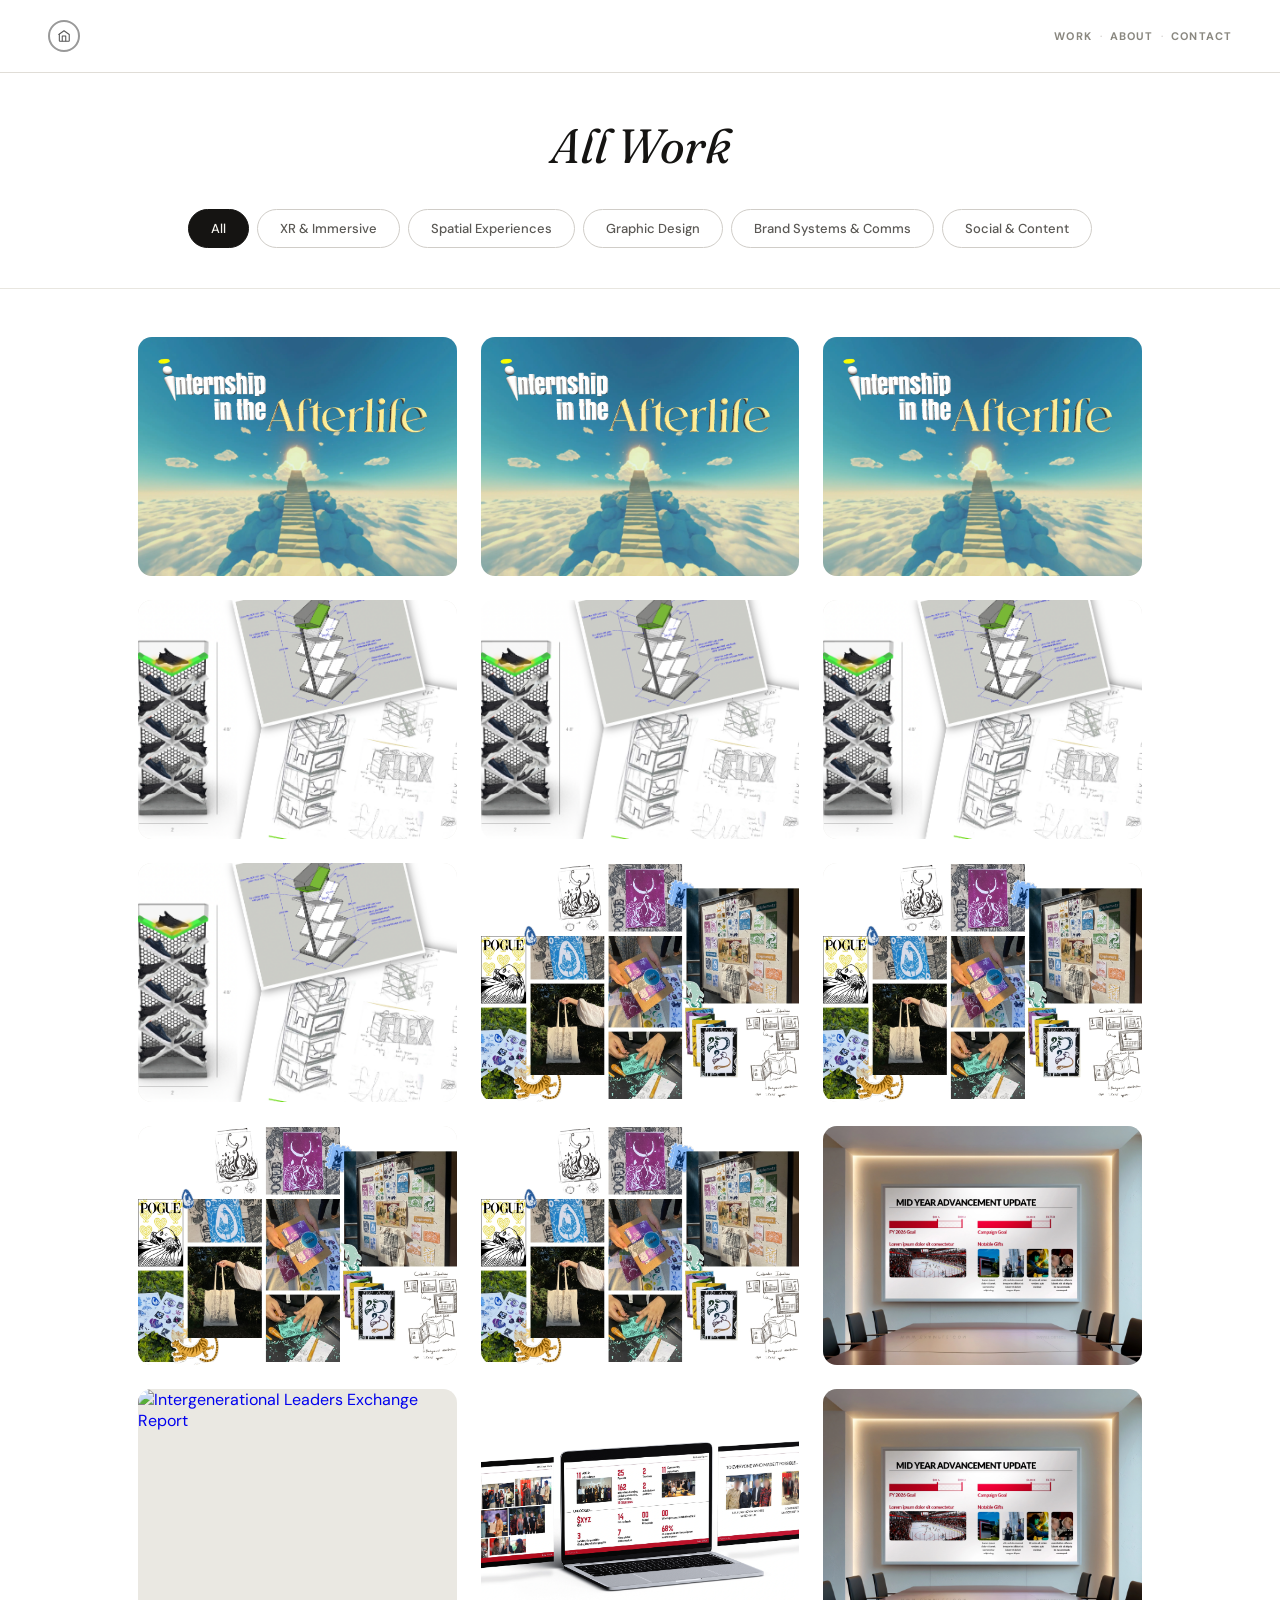
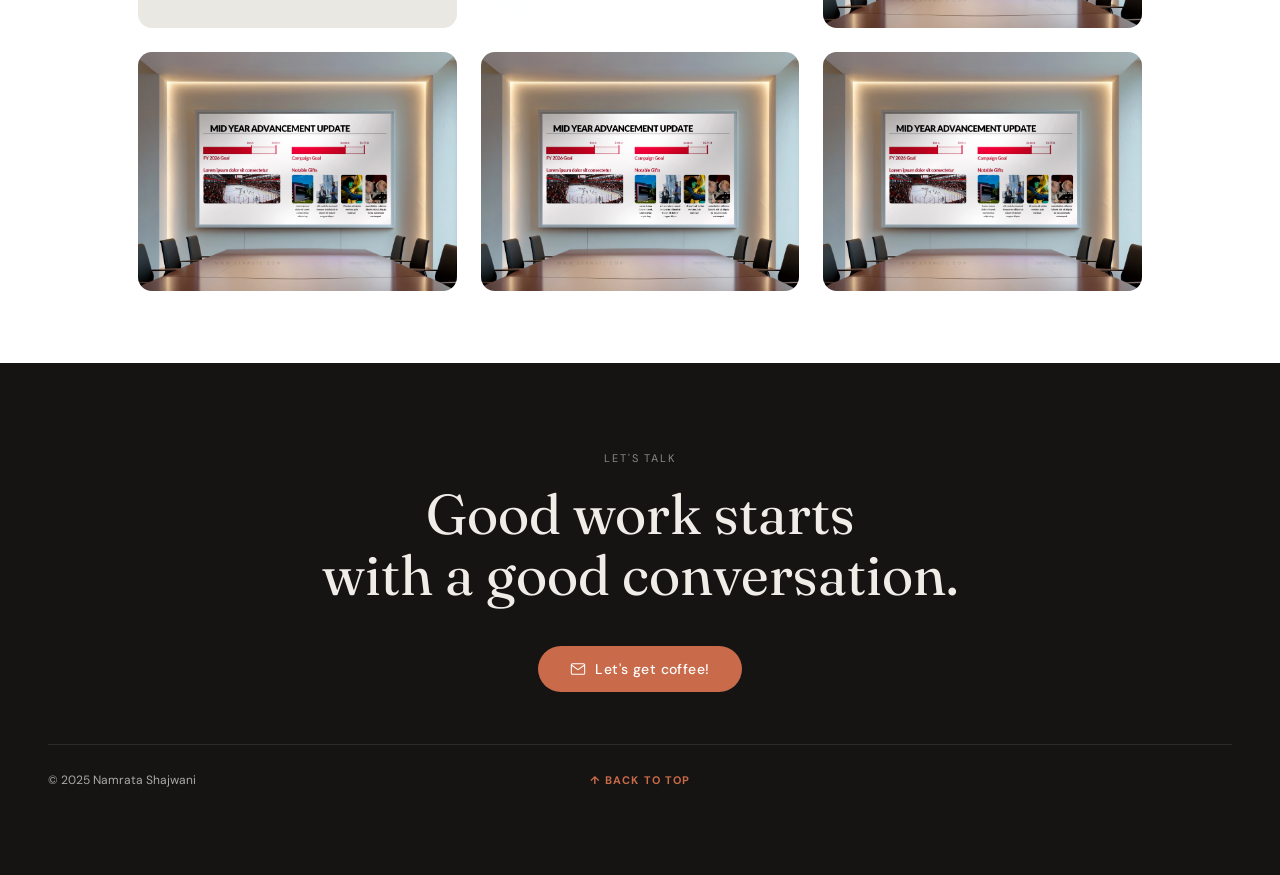
==== work/all.html @ 592876f7 "added ILE presentation, HK impact report, all works page" ====
<!DOCTYPE html>
<html lang="en">
<head>
<meta charset="UTF-8">
<meta name="viewport" content="width=device-width,initial-scale=1.0">
<title>All Work — Namrata Shajwani</title>
<link href="https://fonts.googleapis.com/css2?family=Fraunces:ital,wght@0,300;0,400;0,500;0,700;1,300;1,400&family=DM+Sans:wght@300;400;500;700&display=swap" rel="stylesheet">
<link rel="stylesheet" href="../css/style.css">
<style>
/* ── ALL WORKS PAGE ── */
.all-hero{margin-top:72px;padding:48px 48px 0;text-align:center}
.all-title{font-family:'Fraunces',serif;font-size:clamp(28px,4vw,48px);font-weight:400;font-style:italic;color:#151412;line-height:1.1;margin-bottom:8px}
.all-sub{font-size:14px;color:#8A8880;margin-bottom:36px}

/* filter pills */
.filter-bar{display:flex;justify-content:center;gap:8px;flex-wrap:wrap;padding:0 48px 40px;border-bottom:1px solid #E8E6E0}
.f-pill{padding:10px 22px;border-radius:100px;font-size:13px;font-weight:500;color:#5A5854;cursor:pointer;border:1px solid #D0CDC8;background:#fff;transition:all .22s;white-space:nowrap;font-family:'DM Sans',sans-serif}
.f-pill:hover{border-color:#8A8880;color:#151412}
.f-pill.active{background:#151412;color:#F8F6F1;border-color:#151412}

/* project grid */
.all-grid-wrap{max-width:1100px;margin:0 auto;padding:48px 48px 72px}
.all-grid{display:grid;grid-template-columns:repeat(3,1fr);gap:24px}

/* card */
.all-card{border-radius:14px;overflow:hidden;position:relative;cursor:pointer;background:#EAE8E2;text-decoration:none;display:block;transition:opacity .4s,transform .4s}
.all-card.hidden{opacity:0;transform:scale(.95);pointer-events:none;position:absolute;visibility:hidden}
.all-card-img{width:100%;aspect-ratio:4/3;object-fit:cover;display:block;transition:transform .6s ease}
.all-card:hover .all-card-img{transform:scale(1.05)}
.all-card-overlay{position:absolute;inset:0;background:linear-gradient(to top,rgba(10,9,8,.92) 0%,rgba(10,9,8,.35) 50%,transparent 100%);opacity:0;transition:opacity .35s}
.all-card:hover .all-card-overlay{opacity:1}
.all-card-info{position:absolute;bottom:0;left:0;right:0;padding:20px;transform:translateY(8px);opacity:0;transition:all .35s}
.all-card:hover .all-card-info{opacity:1;transform:translateY(0)}
.all-card-cat{font-size:10px;letter-spacing:.14em;color:#C96A4A;text-transform:uppercase;margin-bottom:4px}
.all-card-title{font-size:15px;font-weight:500;color:#F8F6F1;margin-bottom:2px}
.all-card-role{font-size:12px;color:rgba(248,246,241,.6)}

/* empty state */
.all-empty{display:none;text-align:center;padding:80px 20px;color:#8A8880;font-size:15px}
.all-empty.show{display:block}

/* count */
.all-count{text-align:center;padding:0 48px;margin-top:-8px;margin-bottom:24px;font-size:12px;color:#B0ADA8;letter-spacing:.04em}

@media(max-width:1024px){
  .all-hero{padding:40px 32px 0}
  .filter-bar{padding:0 32px 36px}
  .all-grid-wrap{padding:40px 32px 64px}
}
@media(max-width:768px){
  .all-hero{padding:36px 20px 0}
  .filter-bar{padding:0 20px 32px}
  .all-grid-wrap{padding:36px 20px 56px}
  .all-grid{grid-template-columns:repeat(2,1fr);gap:12px}
}
@media(max-width:480px){
  .all-hero{padding:32px 16px 0;margin-top:60px}
  .filter-bar{padding:0 16px 28px;gap:6px}
  .f-pill{padding:8px 16px;font-size:12px}
  .all-grid-wrap{padding:28px 16px 48px}
  .all-grid{grid-template-columns:1fr;gap:12px}
}
</style>
</head>
<body>

<!-- NAV -->
<nav id="nav" class="nav-solid">
  <a class="nav-circle" id="navCircle" href="../index.html">
    <span class="home-icon" style="opacity:1">
      <svg width="14" height="14" viewBox="0 0 24 24" fill="none">
        <path d="M3 9.5L12 3l9 6.5V20a1 1 0 01-1 1H5a1 1 0 01-1-1V9.5z" stroke="#555" stroke-width="1.8" stroke-linejoin="round"/>
        <polyline points="9,21 9,12 15,12 15,21" stroke="#555" stroke-width="1.8" stroke-linejoin="round"/>
      </svg>
    </span>
  </a>
  <div class="nav-right">
    <a href="../index.html#work">Work</a>
    <span class="nav-sep">·</span>
    <a href="../index.html#about">About</a>
    <span class="nav-sep">·</span>
    <a href="../index.html#contact">Contact</a>
  </div>
</nav>

<!-- HEADER -->
<div class="all-hero">
  <div class="all-title">All Work</div>
  <div class="all-sub"></div>
</div>

<!-- FILTER BAR -->
<div class="filter-bar" id="filterBar">
  <button class="f-pill active" data-cat="all">All</button>
  <button class="f-pill" data-cat="xr">XR & Immersive</button>
  <button class="f-pill" data-cat="spatial">Spatial Experiences</button>
  <button class="f-pill" data-cat="graphic">Graphic Design</button>
  <button class="f-pill" data-cat="brand">Brand Systems & Comms</button>
  <button class="f-pill" data-cat="social">Social & Content</button>
</div>

<!-- GRID -->
<div class="all-grid-wrap">
  <div class="all-grid" id="allGrid">

    <!-- ═══ XR & IMMERSIVE ═══ -->
    <a class="all-card" href="internship-in-the-afterlife.html" data-cat="xr">
      <img class="all-card-img" src="../images/thumbnail/internship-hero.webp" alt="Internship in the Afterlife" loading="lazy">
      <div class="all-card-overlay"></div>
      <div class="all-card-info">
        <div class="all-card-cat">XR & Immersive</div>
        <div class="all-card-title">Internship in the Afterlife</div>
        <div class="all-card-role">XR Designer & Narrative Lead</div>
      </div>
    </a>

    <a class="all-card" href="#" data-cat="xr">
      <img class="all-card-img" src="../images/thumbnail/internship-hero.webp" alt="Dome of Dreams" loading="lazy">
      <div class="all-card-overlay"></div>
      <div class="all-card-info">
        <div class="all-card-cat">XR & Immersive</div>
        <div class="all-card-title">Dome of Dreams</div>
        <div class="all-card-role">Coming soon</div>
      </div>
    </a>

    <a class="all-card" href="#" data-cat="xr">
      <img class="all-card-img" src="../images/thumbnail/internship-hero.webp" alt="Unbox Yourself" loading="lazy">
      <div class="all-card-overlay"></div>
      <div class="all-card-info">
        <div class="all-card-cat">XR & Immersive</div>
        <div class="all-card-title">Unbox Yourself</div>
        <div class="all-card-role">Coming soon</div>
      </div>
    </a>

    <!-- ═══ SPATIAL EXPERIENCES ═══ -->
    <a class="all-card" href="#" data-cat="spatial">
      <img class="all-card-img" src="../images/thumbnail/visual-merchandising.webp" alt="FLEX Fixture" loading="lazy">
      <div class="all-card-overlay"></div>
      <div class="all-card-info">
        <div class="all-card-cat">Spatial Experiences</div>
        <div class="all-card-title">FLEX Footwear Fixture</div>
        <div class="all-card-role">Coming soon</div>
      </div>
    </a>

    <a class="all-card" href="#" data-cat="spatial">
      <img class="all-card-img" src="../images/thumbnail/visual-merchandising.webp" alt="Womenswear Fixture" loading="lazy">
      <div class="all-card-overlay"></div>
      <div class="all-card-info">
        <div class="all-card-cat">Spatial Experiences</div>
        <div class="all-card-title">Womenswear Fixture</div>
        <div class="all-card-role">Coming soon</div>
      </div>
    </a>

    <a class="all-card" href="#" data-cat="spatial">
      <img class="all-card-img" src="../images/thumbnail/visual-merchandising.webp" alt="Lego Kiosk" loading="lazy">
      <div class="all-card-overlay"></div>
      <div class="all-card-info">
        <div class="all-card-cat">Spatial Experiences</div>
        <div class="all-card-title">Lego Kiosk</div>
        <div class="all-card-role">Coming soon</div>
      </div>
    </a>

    <a class="all-card" href="#" data-cat="spatial">
      <img class="all-card-img" src="../images/thumbnail/visual-merchandising.webp" alt="Skittles" loading="lazy">
      <div class="all-card-overlay"></div>
      <div class="all-card-info">
        <div class="all-card-cat">Spatial Experiences</div>
        <div class="all-card-title">Skittles</div>
        <div class="all-card-role">Coming soon</div>
      </div>
    </a>

    <!-- ═══ GRAPHIC DESIGN ═══ -->
    <a class="all-card" href="#" data-cat="graphic">
      <img class="all-card-img" src="../images/thumbnail/hew-hero.webp" alt="HEW" loading="lazy">
      <div class="all-card-overlay"></div>
      <div class="all-card-info">
        <div class="all-card-cat">Graphic Design</div>
        <div class="all-card-title">HEW</div>
        <div class="all-card-role">Coming soon</div>
      </div>
    </a>

    <a class="all-card" href="#" data-cat="graphic">
      <img class="all-card-img" src="../images/thumbnail/hew-hero.webp" alt="Wearings" loading="lazy">
      <div class="all-card-overlay"></div>
      <div class="all-card-info">
        <div class="all-card-cat">Graphic Design</div>
        <div class="all-card-title">Wearings</div>
        <div class="all-card-role">Coming soon</div>
      </div>
    </a>

    <a class="all-card" href="#" data-cat="graphic">
      <img class="all-card-img" src="../images/thumbnail/hew-hero.webp" alt="The Right Roof" loading="lazy">
      <div class="all-card-overlay"></div>
      <div class="all-card-info">
        <div class="all-card-cat">Graphic Design</div>
        <div class="all-card-title">The Right Roof</div>
        <div class="all-card-role">Coming soon</div>
      </div>
    </a>

    <a class="all-card" href="#" data-cat="graphic">
      <img class="all-card-img" src="../images/thumbnail/hew-hero.webp" alt="Starbursts" loading="lazy">
      <div class="all-card-overlay"></div>
      <div class="all-card-info">
        <div class="all-card-cat">Graphic Design</div>
        <div class="all-card-title">Starbursts</div>
        <div class="all-card-role">Coming soon</div>
      </div>
    </a>

    <!-- ═══ BRAND SYSTEMS & COMMS ═══ -->
    <a class="all-card" href="cc-presentation.html" data-cat="brand">
      <img class="all-card-img" src="../images/thumbnail/cc-presentation-hero.webp" alt="Campaign Champion Presentation" loading="lazy">
      <div class="all-card-overlay"></div>
      <div class="all-card-info">
        <div class="all-card-cat">Brand Systems & Comms</div>
        <div class="all-card-title">Campaign Champion Presentation</div>
        <div class="all-card-role">Graphic Design & Program Assistant</div>
      </div>
    </a>

    <a class="all-card" href="hongkong-impact-report.html" data-cat="brand">
      <img class="all-card-img" src="../images/thumbnail/hongkong-impact-report-hero.webp" alt="Intergenerational Leaders Exchange Report" loading="lazy">
      <div class="all-card-overlay"></div>
      <div class="all-card-info">
        <div class="all-card-cat">Brand Systems & Comms</div>
        <div class="all-card-title">Intergenerational Leaders Exchange Report</div>
        <div class="all-card-role">Graphic Design & Program Assistant</div>
      </div>
    </a>

    <a class="all-card" href="ile-presentation.html" data-cat="brand">
      <img class="all-card-img" src="../images/thumbnail/ile-presentation-hero.webp" alt="ILE Presentation" loading="lazy">
      <div class="all-card-overlay"></div>
      <div class="all-card-info">
        <div class="all-card-cat">Brand Systems & Comms</div>
        <div class="all-card-title">ILE Presentation</div>
        <div class="all-card-role">Graphic Design & Program Assistant</div>
      </div>
    </a>

    <!-- ═══ SOCIAL & CONTENT ═══ -->
    <a class="all-card" href="#" data-cat="social">
      <img class="all-card-img" src="../images/thumbnail/cc-presentation-hero.webp" alt="Gharenu" loading="lazy">
      <div class="all-card-overlay"></div>
      <div class="all-card-info">
        <div class="all-card-cat">Social & Content</div>
        <div class="all-card-title">Gharenu</div>
        <div class="all-card-role">Coming soon</div>
      </div>
    </a>

    <a class="all-card" href="#" data-cat="social">
      <img class="all-card-img" src="../images/thumbnail/cc-presentation-hero.webp" alt="Pooja Keyur" loading="lazy">
      <div class="all-card-overlay"></div>
      <div class="all-card-info">
        <div class="all-card-cat">Social & Content</div>
        <div class="all-card-title">Pooja Keyur</div>
        <div class="all-card-role">Coming soon</div>
      </div>
    </a>

    <a class="all-card" href="#" data-cat="social">
      <img class="all-card-img" src="../images/thumbnail/cc-presentation-hero.webp" alt="Serein Wellness" loading="lazy">
      <div class="all-card-overlay"></div>
      <div class="all-card-info">
        <div class="all-card-cat">Social & Content</div>
        <div class="all-card-title">Serein Wellness</div>
        <div class="all-card-role">Coming soon</div>
      </div>
    </a>

    <a class="all-card" href="#" data-cat="social">
      <img class="all-card-img" src="../images/thumbnail/cc-presentation-hero.webp" alt="Mansi Gajjar" loading="lazy">
      <div class="all-card-overlay"></div>
      <div class="all-card-info">
        <div class="all-card-cat">Social & Content</div>
        <div class="all-card-title">Mansi Gajjar</div>
        <div class="all-card-role">Coming soon</div>
      </div>
    </a>

  </div>

  <div class="all-empty" id="allEmpty">No projects in this category yet.</div>
</div>

<!-- CONTACT -->
<div class="contact" id="contact">
  <div class="contact-pre">Let's talk</div>
  <div class="contact-head">Good work starts<br>with a good conversation.</div>
  <div class="c-btns">
    <a class="c-btn-coffee" href="mailto:shajwaninamrata@gmail.com?subject=Let's%20chat%20more%20over%20coffee">
      <svg width="16" height="16" viewBox="0 0 24 24" fill="none"><path d="M4 4h16c1.1 0 2 .9 2 2v12c0 1.1-.9 2-2 2H4c-1.1 0-2-.9-2-2V6c0-1.1.9-2 2-2z" stroke="#fff" stroke-width="1.6"/><polyline points="22,6 12,13 2,6" stroke="#fff" stroke-width="1.6"/></svg>
      Let's get coffee!
    </a>
  </div>
  <div class="contact-foot">
    <span class="contact-copy">© 2025 Namrata Shajwani</span>
    <button class="back-btn" onclick="window.scrollTo({top:0,behavior:'smooth'})">↑ Back to top</button>
    <span></span>
  </div>
</div>

<script src="../js/main.js"></script>
<script>
(function(){
  var pills=document.querySelectorAll('.f-pill');
  var cards=document.querySelectorAll('.all-card');
  var countEl=document.getElementById('allCount');
  var emptyEl=document.getElementById('allEmpty');
  var currentCat='all';

  // check URL for ?cat= parameter
  var params=new URLSearchParams(window.location.search);
  var urlCat=params.get('cat');
  if(urlCat){
    currentCat=urlCat;
    pills.forEach(function(p){
      p.classList.toggle('active',p.getAttribute('data-cat')===urlCat);
    });
  }

  function filterTo(cat){
    currentCat=cat;
    // update pills
    pills.forEach(function(p){
      p.classList.toggle('active',p.getAttribute('data-cat')===cat);
    });
    // filter cards
    var visible=0;
    cards.forEach(function(c){
      var show=cat==='all'||c.getAttribute('data-cat')===cat;
      if(show){c.classList.remove('hidden');visible++}
      else{c.classList.add('hidden')}
    });
    // empty state
    emptyEl.classList.toggle('show',visible===0);
    // update URL without reload
    var newUrl=cat==='all'?window.location.pathname:window.location.pathname+'?cat='+cat;
    history.replaceState(null,'',newUrl);
  }

  // pill clicks
  pills.forEach(function(p){
    p.addEventListener('click',function(){
      filterTo(this.getAttribute('data-cat'));
    });
  });

  // apply initial filter
  filterTo(currentCat);
})();
</script>
</body>
</html>
---- css/style.css ----
/* ═══════════════════════════════════════════════
   NAMRATA SHAJWANI — SHARED STYLES
   css/style.css
   Used on every page: nav, contact, typography, resets
   ═══════════════════════════════════════════════ */

/* ── RESET & BASE ── */
*{box-sizing:border-box;margin:0;padding:0}
html{scroll-behavior:smooth}
body{background:#fff;font-family:'DM Sans',sans-serif;color:#151412;overflow-x:hidden}

/* ── TYPOGRAPHY ── */
a{text-decoration:none}

/* ── NAV ── */
nav{position:fixed;top:0;left:0;right:0;z-index:100;padding:20px 48px;display:flex;justify-content:space-between;align-items:center;transition:background .4s,box-shadow .4s}
nav.scrolled{background:#fff;box-shadow:0 1px 0 #E0DDD7}
.nav-circle{width:32px;height:32px;border-radius:50%;border:2px solid rgba(248,246,241,.6);cursor:pointer;transition:all .3s;display:flex;align-items:center;justify-content:center;flex-shrink:0;position:relative}
.nav-circle:hover{transform:scale(1.1)}
nav.scrolled .nav-circle{border-color:#999}
.nav-circle.advancing{animation:pulse .3s ease}
@keyframes pulse{0%{transform:scale(1)}50%{transform:scale(1.2)}100%{transform:scale(1)}}
.home-icon{opacity:0;transition:opacity .3s;position:absolute;display:flex;align-items:center;justify-content:center}
nav.scrolled .home-icon{opacity:1}
.nav-right{display:flex;align-items:center;gap:8px}
.nav-right a{font-size:11px;font-weight:700;color:rgba(248,246,241,.6);text-decoration:none;letter-spacing:.1em;text-transform:uppercase;transition:color .2s;cursor:pointer}
.nav-right a:hover{color:rgba(248,246,241,1)}
nav.scrolled .nav-right a{color:#8A8880}
nav.scrolled .nav-right a:hover{color:#151412}
.nav-sep{color:rgba(248,246,241,.3);font-size:11px;transition:color .4s}
nav.scrolled .nav-sep{color:#C0BDB8}

/* Nav — solid background variant (for pages without hero behind nav) */
nav.nav-solid{background:#fff;box-shadow:0 1px 0 #E0DDD7}
nav.nav-solid .nav-circle{border-color:#999}
nav.nav-solid .home-icon{opacity:1}
nav.nav-solid .nav-right a{color:#8A8880}
nav.nav-solid .nav-right a:hover{color:#151412}
nav.nav-solid .nav-sep{color:#C0BDB8}

/* Breadcrumb — subtle path below nav on inner pages */
.breadcrumb{padding:14px 48px 0;margin-top:72px;font-size:11px;color:#B0ADA8;letter-spacing:.04em}
.breadcrumb a{color:#B0ADA8;text-decoration:none;transition:color .2s}
.breadcrumb a:hover{color:#151412}
.breadcrumb .bc-sep{margin:0 8px;color:#D0CDC8}

/* ── CONTACT FOOTER ── */
.contact{background:#151412;padding:88px 48px;text-align:center}
.contact-pre{font-size:11px;letter-spacing:.18em;color:#888;text-transform:uppercase;margin-bottom:18px}
.contact-head{font-family:'Fraunces',serif;font-size:clamp(28px,4.5vw,56px);font-weight:400;color:#F0EDE8;line-height:1.1;margin-bottom:40px}
.c-btns{display:flex;gap:10px;justify-content:center;flex-wrap:wrap;margin-bottom:52px}
.c-btn-coffee{padding:14px 32px;border-radius:100px;font-size:14px;font-family:'DM Sans',sans-serif;font-weight:500;cursor:pointer;transition:all .2s;text-decoration:none;display:inline-flex;align-items:center;gap:9px;letter-spacing:.03em;border:none;background:#C96A4A;color:#fff}
.c-btn-coffee:hover{background:#b55a3a;transform:scale(1.02)}
.contact-foot{display:flex;justify-content:center;align-items:center;padding-top:28px;border-top:1px solid #2a2a2a;font-size:12px;color:#aaa;position:relative}
.contact-copy{position:absolute;left:0;font-size:12px;color:#aaa}
.back-btn{background:none;border:none;font-family:'DM Sans',sans-serif;font-size:11px;font-weight:700;letter-spacing:.1em;text-transform:uppercase;color:#C96A4A;cursor:pointer}

/* ── PROJECT NAV (bottom of project pages) ── */
.proj-nav{background:#1a1917;padding:48px;display:flex;justify-content:center;align-items:center;gap:12px;flex-wrap:wrap}
.pn-btn{padding:12px 28px;border-radius:100px;font-size:12px;font-family:'DM Sans',sans-serif;font-weight:700;letter-spacing:.08em;text-transform:uppercase;text-decoration:none;color:#888;border:1px solid #333;background:transparent;cursor:pointer;display:inline-flex;align-items:center;gap:0;transition:all .25s;overflow:hidden}
.pn-btn:hover{border-color:#666;color:#F8F6F1}
.pn-arrow{display:inline-block;max-width:0;opacity:0;transition:max-width .3s ease,opacity .25s ease,margin .3s ease;overflow:hidden;white-space:nowrap}
.pn-btn:hover .pn-arrow-left{max-width:24px;opacity:1;margin-right:8px}
.pn-btn:hover .pn-arrow-right{max-width:24px;opacity:1;margin-left:8px}
.pn-btn-active{border-color:#C96A4A;color:#C96A4A}
.pn-btn-active:hover{background:rgba(201,106,74,.1);color:#C96A4A;border-color:#C96A4A}

/* ── SHARED UTILITY ── */
.sec-eyebrow-row{display:flex;justify-content:center;align-items:center;gap:12px;margin-bottom:32px}
.sec-label{font-size:11px;font-weight:700;letter-spacing:.14em;color:#8A8880;text-transform:uppercase}
.sec-divider{color:#D0CDC8;font-size:11px}
.view-all{font-size:11px;font-weight:700;color:#C96A4A;text-decoration:underline;text-underline-offset:4px;letter-spacing:.1em;text-transform:uppercase;cursor:pointer;transition:opacity .2s;background:none;border:none;font-family:'DM Sans',sans-serif;padding:0}
.view-all:hover{opacity:.7}

/* ── GRID CARDS (reused on home, all-works, category pages) ── */
.proj-rows{display:flex;flex-direction:column;gap:12px}
.proj-row{display:grid;gap:12px}
.proj-row.r3{grid-template-columns:repeat(3,1fr)}
.proj-row.r2{grid-template-columns:repeat(2,1fr)}
.grid-card{border-radius:14px;overflow:hidden;position:relative;cursor:pointer;background:#EAE8E2;aspect-ratio:1/1}
.grid-card img{width:100%;height:100%;object-fit:cover;display:block;transition:transform .6s ease}
.grid-card:hover img{transform:scale(1.06)}
.g-overlay{position:absolute;inset:0;background:linear-gradient(to top,rgba(10,9,8,.88) 0%,rgba(10,9,8,.1) 55%,transparent 100%);opacity:0;transition:opacity .35s}
.grid-card:hover .g-overlay{opacity:1}
.g-info{position:absolute;bottom:0;left:0;right:0;padding:18px 20px;transform:translateY(8px);opacity:0;transition:all .35s}
.grid-card:hover .g-info{opacity:1;transform:translateY(0)}
.g-cat{font-size:10px;letter-spacing:.14em;color:#C96A4A;text-transform:uppercase;margin-bottom:4px}
.g-title{font-size:14px;font-weight:500;color:#F8F6F1}

/* ── RESPONSIVE — SHARED ── */
@media(max-width:1024px){
  nav{padding:18px 32px}
  .contact{padding:72px 32px}
  .breadcrumb{padding:14px 32px 0}
  .proj-nav{padding:40px 32px}
}
@media(max-width:768px){
  nav{padding:16px 20px}
  .contact{padding:64px 20px 80px}
  .breadcrumb{padding:12px 20px 0}
  .proj-nav{padding:36px 20px;gap:10px}
  .pn-btn{padding:10px 20px;font-size:11px}
  .proj-row.r3{grid-template-columns:repeat(2,1fr)}
  .proj-row.r2{grid-template-columns:repeat(2,1fr)}
  .contact-foot{flex-direction:column;gap:12px;text-align:center}
  .contact-copy{position:static;order:2}
  .back-btn{order:1}
}
@media(max-width:480px){
  nav{padding:14px 16px}
  .contact{padding:56px 16px 72px}
  .breadcrumb{padding:10px 16px 0;font-size:10px}
  .proj-nav{flex-direction:column;gap:8px;padding:32px 16px}
  .pn-btn{width:100%;justify-content:center}
  .proj-row.r3,.proj-row.r2{grid-template-columns:1fr}
  .grid-card{aspect-ratio:1/1}
  .nav-sep{display:none}
  .nav-right{gap:12px}
  .nav-right a{font-size:10px}
  .contact-foot{flex-direction:column;gap:12px;text-align:center}
  .contact-copy{position:static;order:2}
  .back-btn{order:1}
}
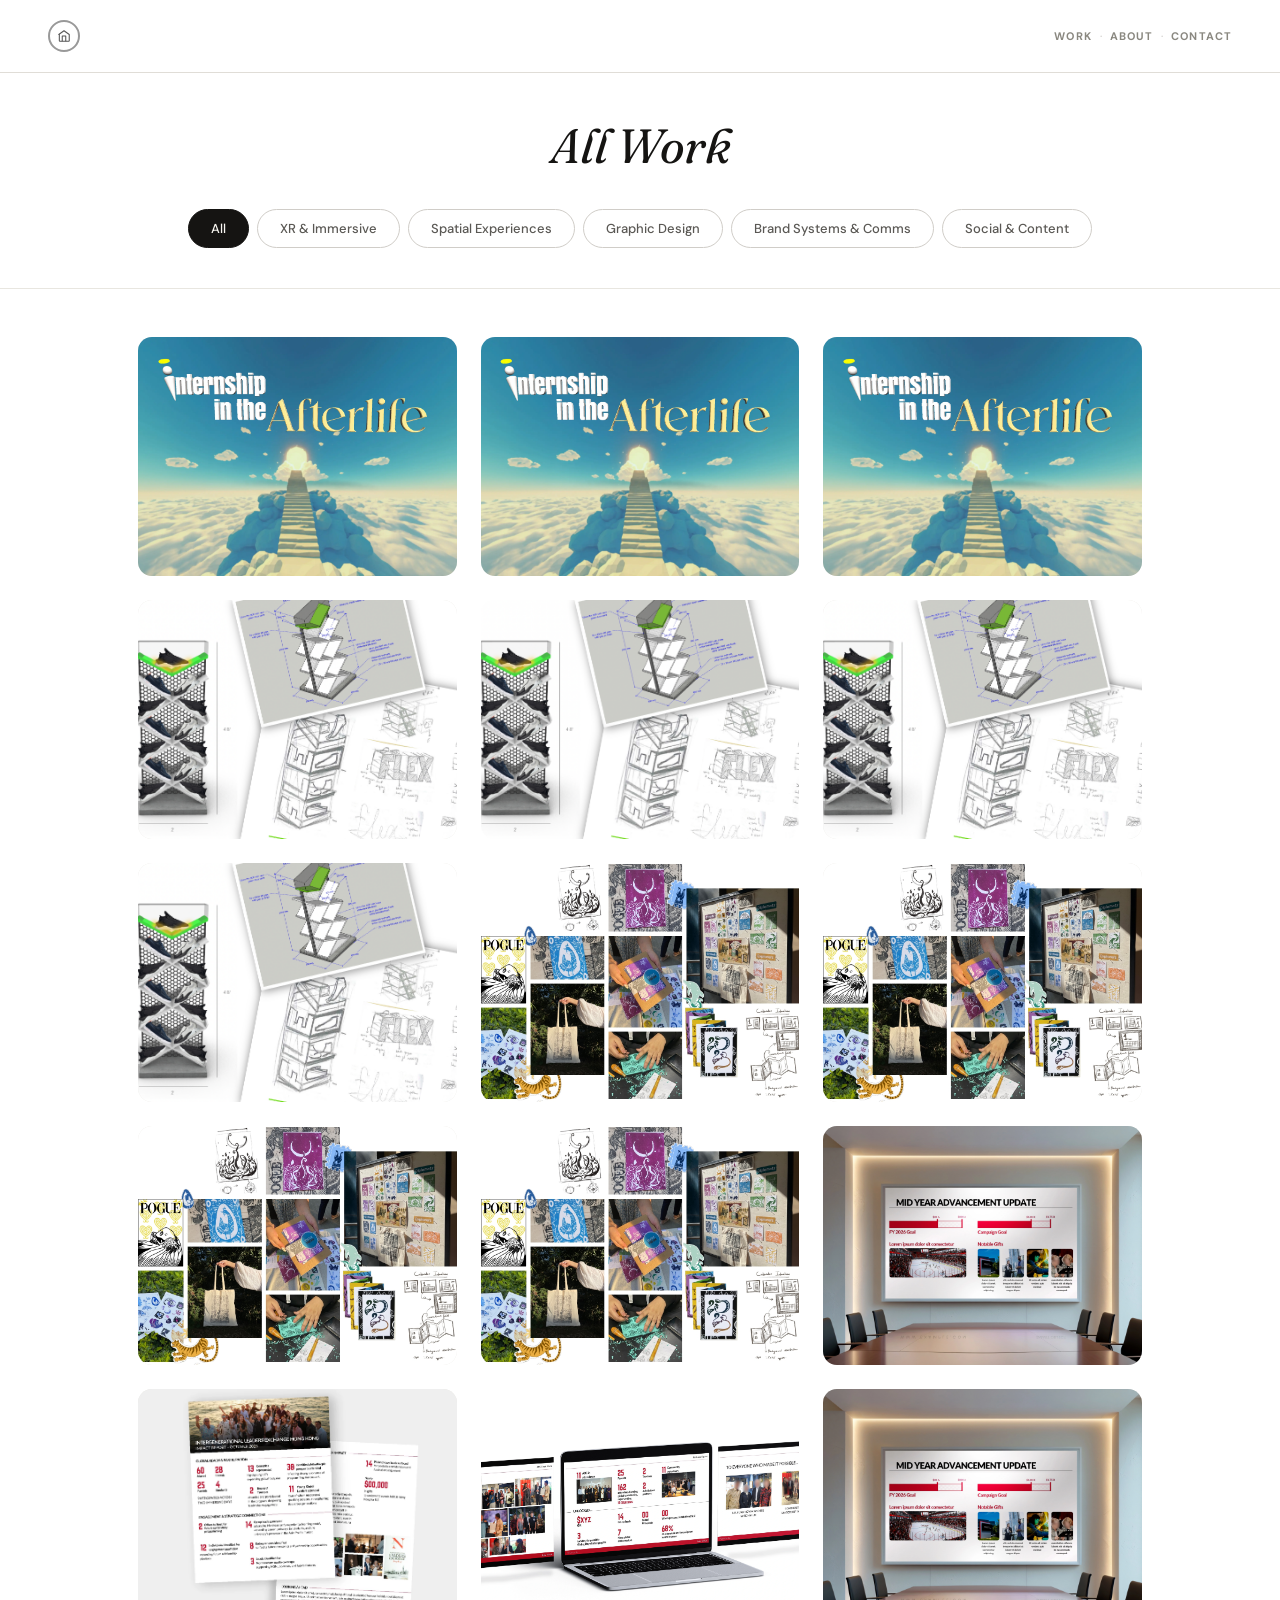
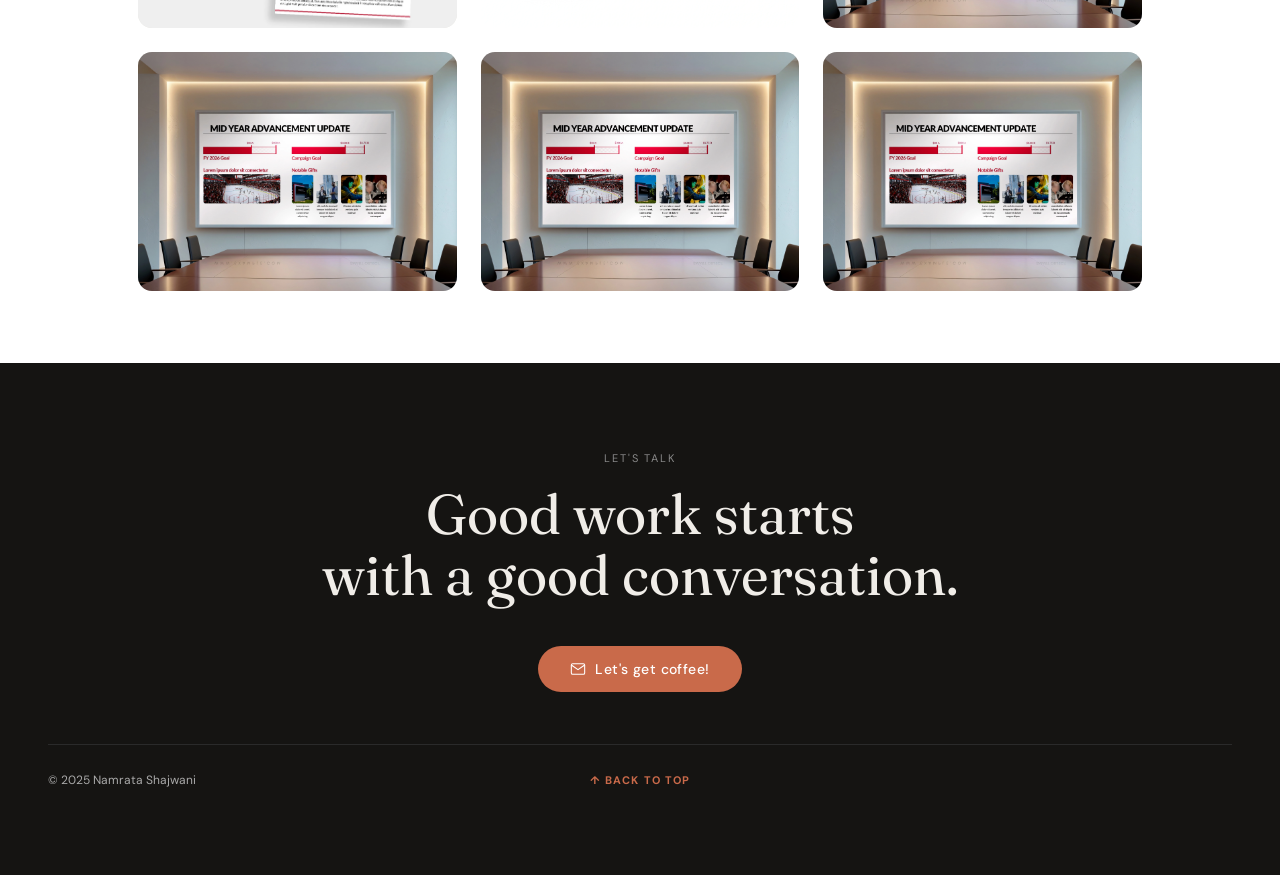
==== commit 02a23a21: "refined Brand systems and communications" ====
--- a/work/all.html
+++ b/work/all.html
@@ -228,7 +228,7 @@
     </a>
 
     <a class="all-card" href="hongkong-impact-report.html" data-cat="brand">
-      <img class="all-card-img" src="../images/thumbnail/hongkong-impact-report-hero.webp" alt="Intergenerational Leaders Exchange Report" loading="lazy">
+      <img class="all-card-img" src="../images/work/hongkong-impact-report/ile-report.webp" alt="Intergenerational Leaders Exchange Report" loading="lazy">
       <div class="all-card-overlay"></div>
       <div class="all-card-info">
         <div class="all-card-cat">Brand Systems & Comms</div>
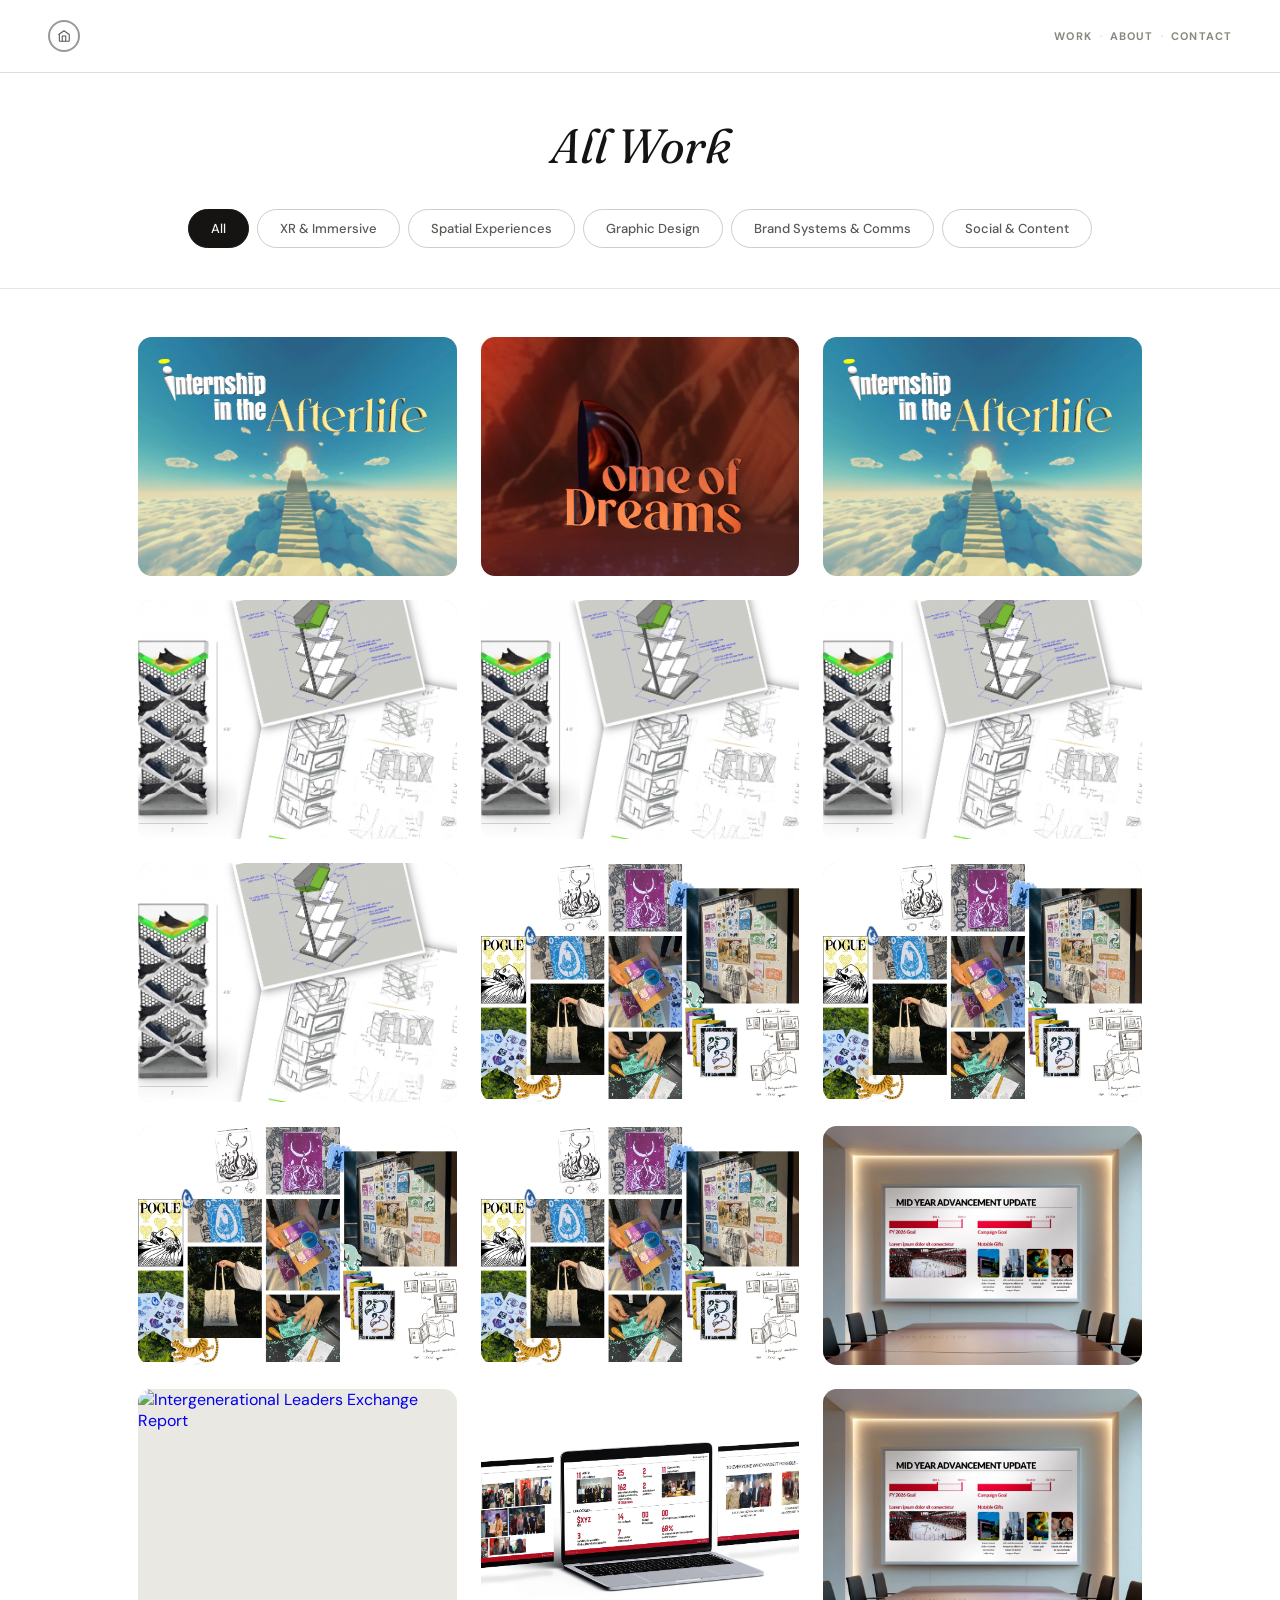
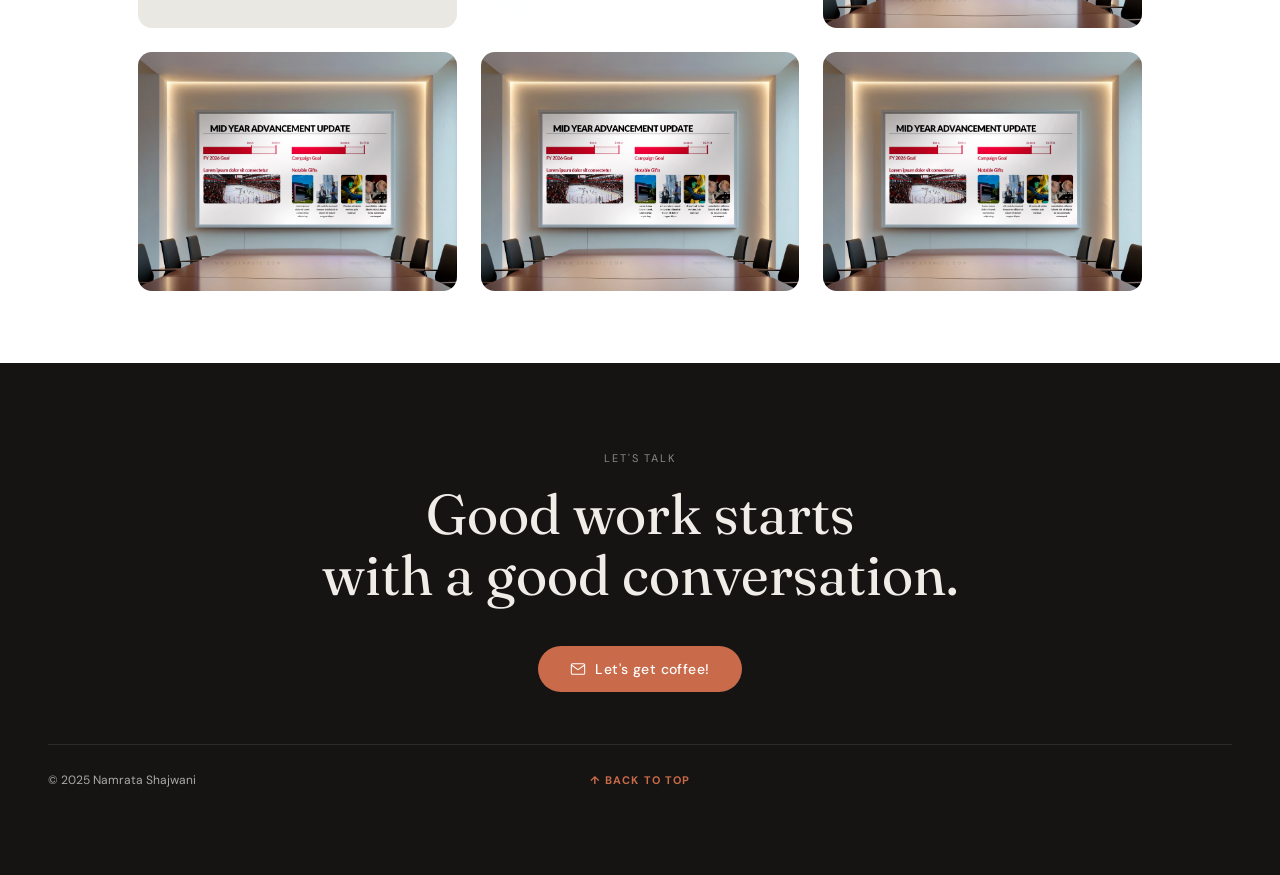
==== commit aecc54f6: "dome of dreams addition" ====
--- a/work/all.html
+++ b/work/all.html
@@ -114,13 +114,13 @@
       </div>
     </a>
 
-    <a class="all-card" href="#" data-cat="xr">
-      <img class="all-card-img" src="../images/thumbnail/internship-hero.webp" alt="Dome of Dreams" loading="lazy">
+    <a class="all-card" href="dome-of-dreams.html" data-cat="xr">
+      <img class="all-card-img" src="../images/work/dome-of-dreams/domeofdreams-hero.webp" alt="Dome of Dreams" loading="lazy">
       <div class="all-card-overlay"></div>
       <div class="all-card-info">
         <div class="all-card-cat">XR & Immersive</div>
         <div class="all-card-title">Dome of Dreams</div>
-        <div class="all-card-role">Coming soon</div>
+        <div class="all-card-role">XR Designer, Writer & World Builder</div>
       </div>
     </a>
 
@@ -228,7 +228,7 @@
     </a>
 
     <a class="all-card" href="hongkong-impact-report.html" data-cat="brand">
-      <img class="all-card-img" src="../images/work/hongkong-impact-report/ile-report.webp" alt="Intergenerational Leaders Exchange Report" loading="lazy">
+      <img class="all-card-img" src="../images/thumbnail/hongkong-impact-report-hero.webp" alt="Intergenerational Leaders Exchange Report" loading="lazy">
       <div class="all-card-overlay"></div>
       <div class="all-card-info">
         <div class="all-card-cat">Brand Systems & Comms</div>
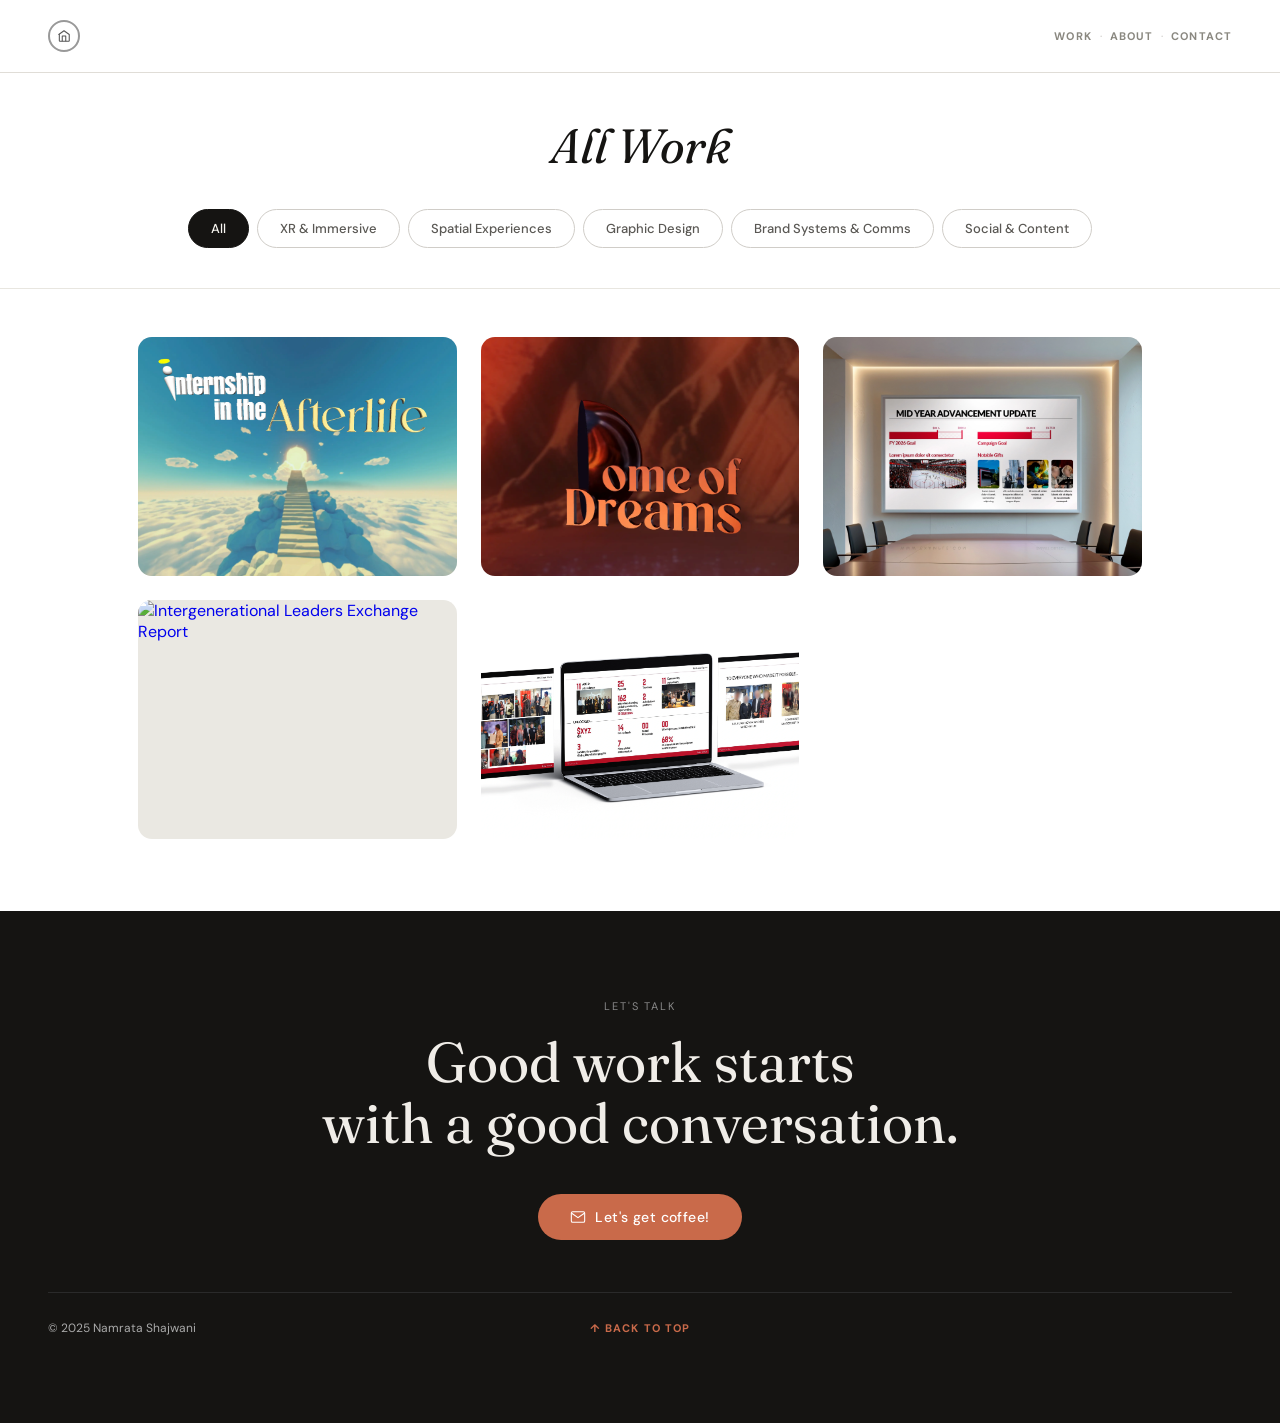
==== commit fd15a6a1: "XR design caption change + all projects toggle off" ====
--- a/work/all.html
+++ b/work/all.html
@@ -110,7 +110,7 @@
       <div class="all-card-info">
         <div class="all-card-cat">XR & Immersive</div>
         <div class="all-card-title">Internship in the Afterlife</div>
-        <div class="all-card-role">XR Designer & Narrative Lead</div>
+        <div class="all-card-role">XR Design & Narrative Lead</div>
       </div>
     </a>
 
@@ -120,10 +120,12 @@
       <div class="all-card-info">
         <div class="all-card-cat">XR & Immersive</div>
         <div class="all-card-title">Dome of Dreams</div>
-        <div class="all-card-role">XR Designer, Writer & World Builder</div>
-      </div>
-    </a>
-
+        <div class="all-card-role">XR Designer, Writer & Experience Design</div>
+      </div>
+    </a>
+
+    <!-- ═══ UNBOX YOURSELF — HIDDEN UNTIL BUILT ═══ -->
+    <!--
     <a class="all-card" href="#" data-cat="xr">
       <img class="all-card-img" src="../images/thumbnail/internship-hero.webp" alt="Unbox Yourself" loading="lazy">
       <div class="all-card-overlay"></div>
@@ -133,8 +135,10 @@
         <div class="all-card-role">Coming soon</div>
       </div>
     </a>
-
-    <!-- ═══ SPATIAL EXPERIENCES ═══ -->
+    -->
+
+    <!-- ═══ SPATIAL EXPERIENCES — HIDDEN UNTIL BUILT ═══ -->
+    <!--
     <a class="all-card" href="#" data-cat="spatial">
       <img class="all-card-img" src="../images/thumbnail/visual-merchandising.webp" alt="FLEX Fixture" loading="lazy">
       <div class="all-card-overlay"></div>
@@ -174,8 +178,10 @@
         <div class="all-card-role">Coming soon</div>
       </div>
     </a>
-
-    <!-- ═══ GRAPHIC DESIGN ═══ -->
+    -->
+
+    <!-- ═══ GRAPHIC DESIGN — HIDDEN UNTIL BUILT ═══ -->
+    <!--
     <a class="all-card" href="#" data-cat="graphic">
       <img class="all-card-img" src="../images/thumbnail/hew-hero.webp" alt="HEW" loading="lazy">
       <div class="all-card-overlay"></div>
@@ -215,6 +221,7 @@
         <div class="all-card-role">Coming soon</div>
       </div>
     </a>
+    -->
 
     <!-- ═══ BRAND SYSTEMS & COMMS ═══ -->
     <a class="all-card" href="cc-presentation.html" data-cat="brand">
@@ -247,7 +254,8 @@
       </div>
     </a>
 
-    <!-- ═══ SOCIAL & CONTENT ═══ -->
+    <!-- ═══ SOCIAL & CONTENT — HIDDEN UNTIL BUILT ═══ -->
+    <!--
     <a class="all-card" href="#" data-cat="social">
       <img class="all-card-img" src="../images/thumbnail/cc-presentation-hero.webp" alt="Gharenu" loading="lazy">
       <div class="all-card-overlay"></div>
@@ -287,10 +295,11 @@
         <div class="all-card-role">Coming soon</div>
       </div>
     </a>
+    -->
 
   </div>
 
-  <div class="all-empty" id="allEmpty">No projects in this category yet.</div>
+  <div class="all-empty" id="allEmpty">More projects coming soon.</div>
 </div>
 
 <!-- CONTACT -->
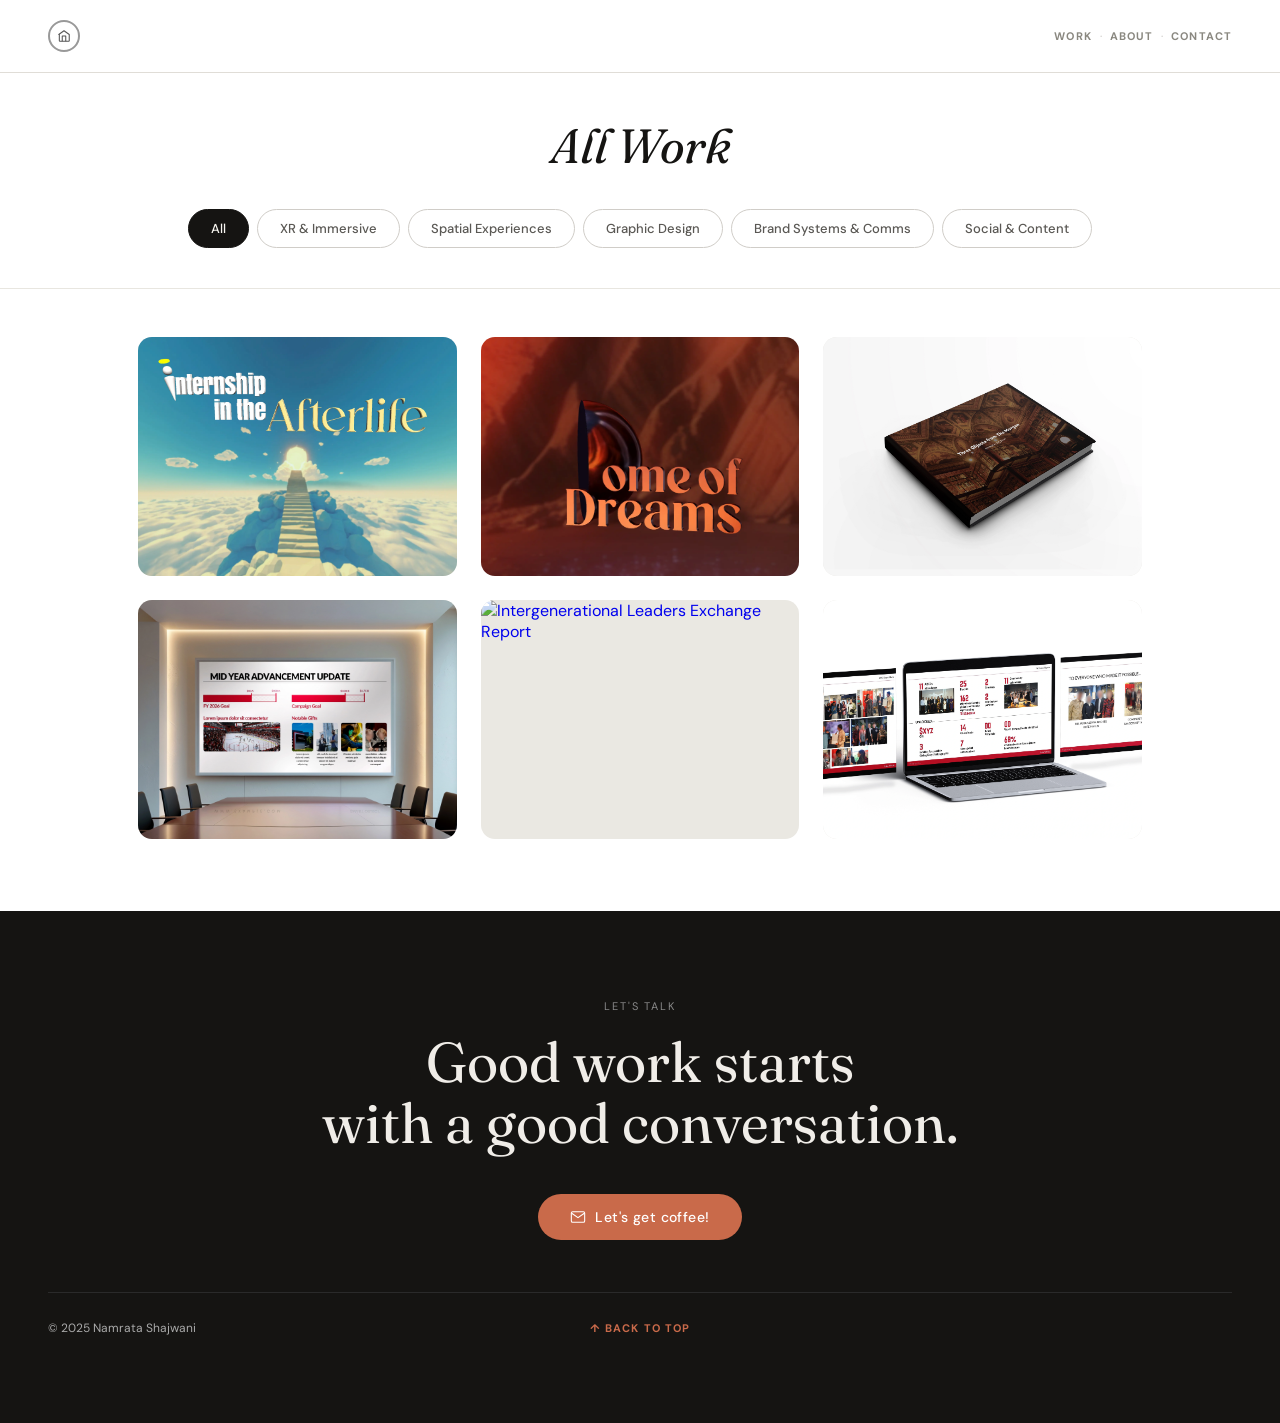
==== commit 4beb5c33: "the morgan study added" ====
--- a/work/all.html
+++ b/work/all.html
@@ -110,7 +110,7 @@
       <div class="all-card-info">
         <div class="all-card-cat">XR & Immersive</div>
         <div class="all-card-title">Internship in the Afterlife</div>
-        <div class="all-card-role">XR Design & Narrative Lead</div>
+        <div class="all-card-role">XR Design & Narrative Design</div>
       </div>
     </a>
 
@@ -120,7 +120,7 @@
       <div class="all-card-info">
         <div class="all-card-cat">XR & Immersive</div>
         <div class="all-card-title">Dome of Dreams</div>
-        <div class="all-card-role">XR Designer, Writer & Experience Design</div>
+        <div class="all-card-role">XR Design, Writing & Experience Design</div>
       </div>
     </a>
 
@@ -180,7 +180,18 @@
     </a>
     -->
 
-    <!-- ═══ GRAPHIC DESIGN — HIDDEN UNTIL BUILT ═══ -->
+    <!-- ═══ GRAPHIC DESIGN ═══ -->
+    <a class="all-card" href="the-morgan-study.html" data-cat="graphic">
+      <img class="all-card-img" src="../images/work/the-morgan-study/morgan-thumbnail.webp" alt="The Morgan Study" loading="lazy">
+      <div class="all-card-overlay"></div>
+      <div class="all-card-info">
+        <div class="all-card-cat">Graphic Design</div>
+        <div class="all-card-title">The Morgan Study</div>
+        <div class="all-card-role">Photography, Writing & Editorial Design</div>
+      </div>
+    </a>
+
+    <!-- REMAINING GRAPHIC DESIGN — HIDDEN UNTIL BUILT -->
     <!--
     <a class="all-card" href="#" data-cat="graphic">
       <img class="all-card-img" src="../images/thumbnail/hew-hero.webp" alt="HEW" loading="lazy">
